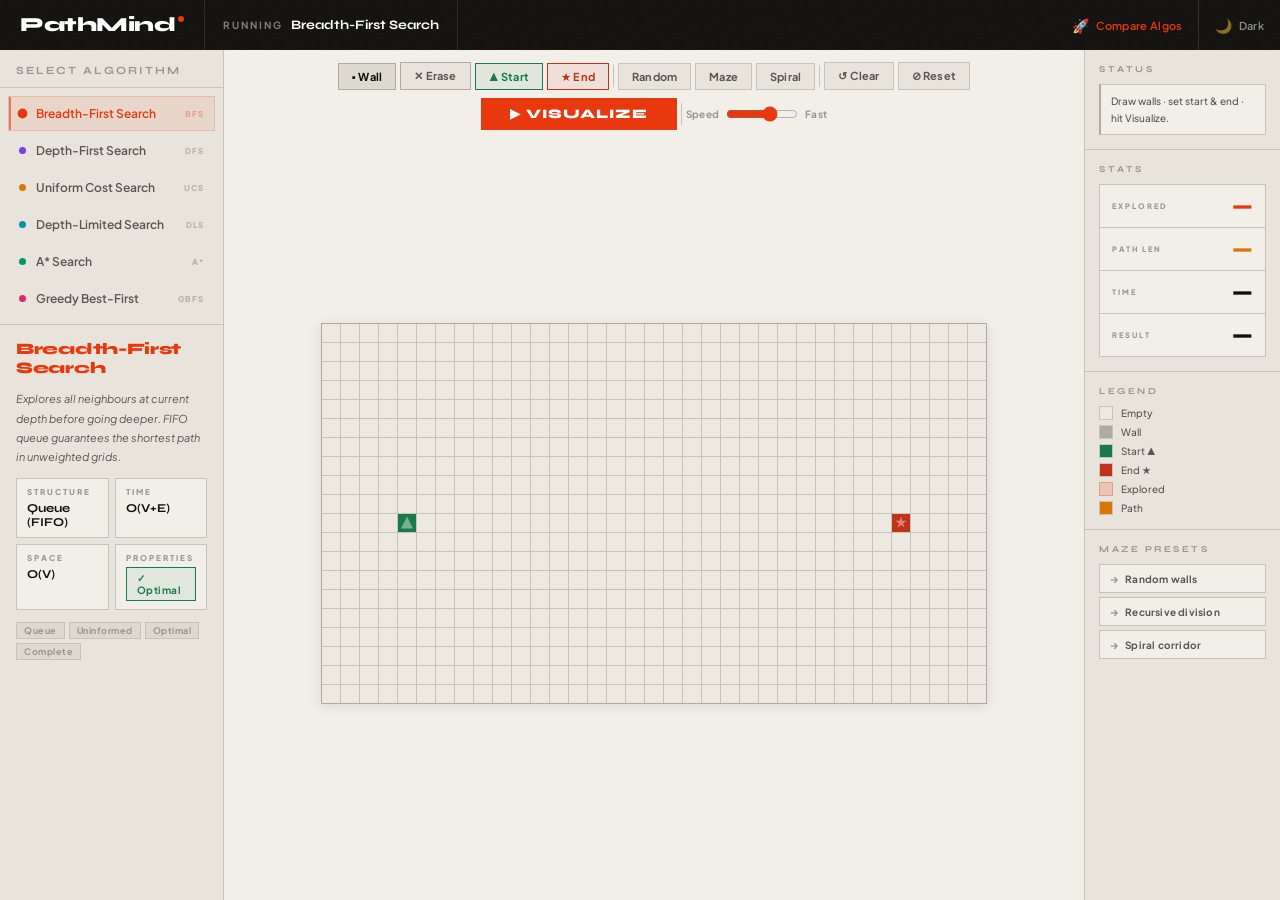
==== templates/index.html @ 24051172 "Initial Commit" ====
<!DOCTYPE html>
<html lang="en" data-theme="light">

<head>
  <meta charset="UTF-8">
  <meta name="viewport" content="width=device-width, initial-scale=1.0, maximum-scale=1.0, user-scalable=no">
  <title>PathMind</title>
  <link rel="preconnect" href="https://fonts.googleapis.com">
  <link
    href="https://fonts.googleapis.com/css2?family=Plus+Jakarta+Sans:ital,wght@0,300;0,400;0,500;0,700;0,800;1,300&family=Syne:wght@700;800&display=swap"
    rel="stylesheet">
  <style>
    *,
    *::before,
    *::after {
      box-sizing: border-box;
      margin: 0;
      padding: 0;
    }

    /* ── Tokens ──────────────────────────────────────────────────── */
    :root {
      --font-display: 'Syne', sans-serif;
      --font-body: 'Plus Jakarta Sans', sans-serif;

      --ink: #0f0e0d;
      --hdr-bg: #0f0e0d;
      --hdr-fg: #ffffff;
      --paper: #f2efe8;
      --paper2: #e8e4db;
      --paper3: #ddd9cf;
      --rule: #c8c3b8;
      --rule2: #b0aba0;

      --text: #0f0e0d;
      --text-2: #5a5650;
      --text-3: #9a958e;

      --hi: #e8380d;
      /* hot tomato accent */
      --hi-light: rgba(232, 56, 13, 0.08);
      --hi-mid: rgba(232, 56, 13, 0.18);

      --go: #1a7a4a;
      --stop: #c0321a;
      --path: #d97706;

      --cell-size: 18px;
      --cell-bg: #ede9e1;
      --cell-wall: #b0aba0;
      --cell-gap: #c8c3b8;

      --s-sm: 0 1px 0 rgba(0, 0, 0, 0.06);
      --s-md: 0 2px 12px rgba(0, 0, 0, 0.1);
      --s-lg: 0 8px 32px rgba(0, 0, 0, 0.14);

      --r: 0px;
      /* zero radius = brutalist */
    }

    [data-theme="dark"] {
      --ink: #f0ece4;
      --hdr-bg: #1a1714;
      --hdr-fg: #f0ece4;
      --paper: #131210;
      --paper2: #1c1a17;
      --paper3: #252320;
      --rule: #2e2b27;
      --rule2: #3d3a35;

      --text: #f0ece4;
      --text-2: #8a8680;
      --text-3: #504d49;

      --hi: #ff5533;
      --hi-light: rgba(255, 85, 51, 0.1);
      --hi-mid: rgba(255, 85, 51, 0.2);

      --go: #22c55e;
      --stop: #ef4444;
      --path: #fbbf24;

      --cell-bg: #1a1814;
      --cell-wall: #3d3a35;
      --cell-gap: #252320;

      --s-sm: 0 1px 0 rgba(0, 0, 0, 0.3);
      --s-md: 0 2px 16px rgba(0, 0, 0, 0.5);
      --s-lg: 0 8px 40px rgba(0, 0, 0, 0.6);
    }

    /* ── Base ─────────────────────────────────────────────────────── */
    html,
    body {
      font-family: var(--font-body);
      background: var(--paper);
      color: var(--text);
      height: 100%;
      overflow: hidden;
      -webkit-font-smoothing: antialiased;
      transition: background 0.3s, color 0.3s;
    }

    body {
      display: flex;
      flex-direction: column;
    }

    /* ── Header ───────────────────────────────────────────────────── */
    header {
      display: flex;
      align-items: stretch;
      height: 50px;
      background: var(--hdr-bg);
      flex-shrink: 0;
      position: relative;
      overflow: hidden;
    }

    /* Animated noise grain on header */
    header::before {
      content: '';
      position: absolute;
      inset: 0;
      background-image: url("data:image/svg+xml,%3Csvg viewBox='0 0 256 256' xmlns='http://www.w3.org/2000/svg'%3E%3Cfilter id='n'%3E%3CfeTurbulence type='fractalNoise' baseFrequency='0.9' numOctaves='4' stitchTiles='stitch'/%3E%3C/filter%3E%3Crect width='100%25' height='100%25' filter='url(%23n)' opacity='0.06'/%3E%3C/svg%3E");
      pointer-events: none;
      z-index: 0;
    }

    .logo-block {
      display: flex;
      align-items: center;
      gap: 0;
      padding: 0 20px;
      border-right: 1px solid color-mix(in srgb, var(--hdr-fg) 10%, transparent);
      position: relative;
      z-index: 1;
    }

    .logo-text {
      font-family: var(--font-display);
      font-size: 20px;
      font-weight: 800;
      color: var(--hdr-fg);
      letter-spacing: -0.5px;
      line-height: 1;
    }

    .logo-dot {
      width: 6px;
      height: 6px;
      background: var(--hi);
      border-radius: 50%;
      margin-left: 3px;
      margin-bottom: 12px;
      animation: pulse-dot 3s ease-in-out infinite;
    }

    @keyframes pulse-dot {

      0%,
      100% {
        opacity: 1;
        transform: scale(1);
      }

      50% {
        opacity: 0.5;
        transform: scale(0.7);
      }
    }

    .header-algo-pill {
      display: flex;
      align-items: center;
      padding: 0 18px;
      border-right: 1px solid color-mix(in srgb, var(--hdr-fg) 10%, transparent);
      position: relative;
      z-index: 1;
    }

    .algo-running-label {
      font-family: var(--font-body);
      font-size: 10px;
      font-weight: 700;
      letter-spacing: 2px;
      text-transform: uppercase;
      color: rgba(128, 120, 110, 0.8);
      color: color-mix(in srgb, var(--hdr-fg) 45%, transparent);
    }

    .algo-running-name {
      font-family: var(--font-display);
      font-size: 13px;
      font-weight: 700;
      color: var(--hdr-fg);
      margin-left: 8px;
      transition: color 0.2s;
    }

    .header-right {
      margin-left: auto;
      display: flex;
      align-items: stretch;
      position: relative;
      z-index: 1;
    }

    .hdr-btn {
      all: unset;
      cursor: pointer;
      display: flex;
      align-items: center;
      justify-content: center;
      padding: 0 16px;
      border-left: 1px solid color-mix(in srgb, var(--hdr-fg) 12%, transparent);
      font-family: var(--font-body);
      font-size: 11px;
      font-weight: 600;
      color: color-mix(in srgb, var(--hdr-fg) 50%, transparent);
      letter-spacing: 0.3px;
      transition: color 0.15s, background 0.15s;
      gap: 6px;
    }

    .hdr-btn:hover {
      color: var(--hdr-fg);
      background: color-mix(in srgb, var(--hdr-fg) 6%, transparent);
    }

    .theme-icon {
      font-size: 14px;
    }

    .menu-hdr-btn {
      display: none;
    }

    /* ── Layout ───────────────────────────────────────────────────── */
    .layout {
      display: flex;
      flex: 1;
      overflow: hidden;
    }

    /* ── Left Panel ───────────────────────────────────────────────── */
    .left-panel {
      width: 224px;
      min-width: 224px;
      background: var(--paper2);
      border-right: 1px solid var(--rule);
      display: flex;
      flex-direction: column;
      overflow-y: auto;
      transition: transform 0.25s cubic-bezier(.4, 0, .2, 1), background 0.3s;
      z-index: 20;
      scrollbar-width: thin;
      scrollbar-color: var(--rule) transparent;
    }

    .panel-head {
      padding: 14px 16px 10px;
      border-bottom: 1px solid var(--rule);
      display: flex;
      align-items: baseline;
      gap: 6px;
    }

    .panel-head-label {
      font-family: var(--font-display);
      font-size: 11px;
      font-weight: 700;
      letter-spacing: 2px;
      text-transform: uppercase;
      color: var(--text-3);
    }

    /* Algo list */
    .algo-list {
      display: flex;
      flex-direction: column;
      padding: 8px;
      gap: 2px;
    }

    .algo-btn {
      all: unset;
      cursor: pointer;
      display: flex;
      align-items: center;
      gap: 10px;
      padding: 9px 10px;
      font-family: var(--font-body);
      font-size: 12px;
      font-weight: 600;
      color: var(--text-2);
      border: 1px solid transparent;
      transition: all 0.12s;
      position: relative;
      overflow: hidden;
    }

    .algo-btn::after {
      content: '';
      position: absolute;
      left: 0;
      top: 0;
      width: 2px;
      height: 100%;
      background: currentColor;
      transform: scaleY(0);
      transform-origin: center;
      transition: transform 0.15s;
      opacity: 0.6;
    }

    .algo-btn:hover {
      color: var(--text);
      background: var(--paper3);
    }

    .algo-btn.active {
      color: var(--hi);
      background: var(--hi-light);
      border-color: var(--hi-mid);
    }

    .algo-btn.active::after {
      transform: scaleY(1);
    }

    .a-dot {
      width: 7px;
      height: 7px;
      border-radius: 50%;
      flex-shrink: 0;
      transition: transform 0.15s;
    }

    .algo-btn.active .a-dot {
      transform: scale(1.4);
    }

    .a-abbr {
      margin-left: auto;
      font-size: 8px;
      font-weight: 800;
      letter-spacing: 1px;
      opacity: 0.35;
    }

    /* Info panel */
    .info-panel {
      border-top: 1px solid var(--rule);
      flex: 1;
    }

    .info-inner {
      padding: 14px 16px;
      display: flex;
      flex-direction: column;
      gap: 12px;
    }

    .algo-title-display {
      font-family: var(--font-display);
      font-size: 16px;
      font-weight: 800;
      line-height: 1.2;
      letter-spacing: -0.3px;
      transition: color 0.2s;
    }

    .algo-desc {
      font-size: 11px;
      line-height: 1.75;
      color: var(--text-2);
      font-weight: 400;
      font-style: italic;
    }

    .complexity-row {
      display: grid;
      grid-template-columns: 1fr 1fr;
      gap: 6px;
    }

    .cx-card {
      padding: 8px 10px;
      background: var(--paper);
      border: 1px solid var(--rule);
      position: relative;
    }

    .cx-label {
      font-size: 8px;
      font-weight: 800;
      letter-spacing: 2px;
      text-transform: uppercase;
      color: var(--text-3);
      margin-bottom: 4px;
    }

    .cx-val {
      font-family: var(--font-display);
      font-size: 12px;
      font-weight: 700;
      color: var(--text);
    }

    .prop-row {
      display: flex;
      gap: 6px;
      align-items: center;
    }

    .prop-pill {
      display: inline-flex;
      align-items: center;
      gap: 5px;
      padding: 4px 10px;
      font-size: 10px;
      font-weight: 700;
      border: 1px solid;
      letter-spacing: 0.5px;
    }

    .prop-yes {
      border-color: var(--go);
      color: var(--go);
      background: rgba(26, 122, 74, 0.07);
    }

    .prop-no {
      border-color: var(--stop);
      color: var(--stop);
      background: rgba(192, 50, 26, 0.07);
    }

    .tag-row {
      display: flex;
      flex-wrap: wrap;
      gap: 4px;
    }

    .tag {
      padding: 2px 7px;
      font-size: 9px;
      font-weight: 700;
      letter-spacing: 0.5px;
      background: var(--paper3);
      color: var(--text-3);
      border: 1px solid var(--rule);
    }

    /* ── Backdrop ─────────────────────────────────────────────────── */
    .backdrop {
      display: none;
      position: fixed;
      inset: 0;
      background: rgba(0, 0, 0, 0.4);
      z-index: 15;
    }

    /* ── Center ───────────────────────────────────────────────────── */
    .center {
      flex: 1;
      display: flex;
      flex-direction: column;
      align-items: center;
      gap: 8px;
      padding: 12px;
      overflow: hidden;
      background: var(--paper);
      transition: background 0.3s;
      min-width: 0;
    }

    /* ── Mobile algo strip ────────────────────────────────────────── */
    .algo-strip {
      display: none;
      width: 100%;
      overflow-x: auto;
      gap: 4px;
      flex-shrink: 0;
      scrollbar-width: none;
    }

    .algo-strip::-webkit-scrollbar {
      display: none;
    }

    .strip-chip {
      all: unset;
      cursor: pointer;
      font-family: var(--font-body);
      font-size: 10px;
      font-weight: 700;
      white-space: nowrap;
      padding: 5px 12px;
      border: 1px solid var(--rule);
      color: var(--text-2);
      background: var(--paper2);
      display: flex;
      align-items: center;
      gap: 5px;
      flex-shrink: 0;
      transition: all 0.12s;
      letter-spacing: 0.3px;
    }

    .strip-chip.active {
      border-color: var(--hi);
      color: var(--hi);
      background: var(--hi-light);
    }

    /* ── Toolbars ─────────────────────────────────────────────────── */
    .toolbar {
      display: flex;
      align-items: center;
      gap: 4px;
      flex-wrap: wrap;
      justify-content: center;
      width: 100%;
      flex-shrink: 0;
    }

    .t-btn {
      all: unset;
      cursor: pointer;
      font-family: var(--font-body);
      font-size: 11px;
      font-weight: 700;
      padding: 6px 13px;
      border: 1px solid var(--rule);
      color: var(--text-2);
      background: var(--paper2);
      transition: all 0.1s;
      display: flex;
      align-items: center;
      gap: 5px;
      white-space: nowrap;
      letter-spacing: 0.2px;
      position: relative;
      overflow: hidden;
    }

    .t-btn::before {
      content: '';
      position: absolute;
      inset: 0;
      background: var(--hi);
      transform: scaleX(0);
      transform-origin: left;
      transition: transform 0.15s;
      z-index: 0;
    }

    .t-btn:hover {
      border-color: var(--rule2);
      color: var(--text);
    }

    .t-btn>* {
      position: relative;
      z-index: 1;
    }

    .t-btn.wall-mode {
      border-color: var(--rule2);
      color: var(--text);
      background: var(--paper3);
    }

    .t-btn.go-mode {
      border-color: var(--go);
      color: var(--go);
      background: rgba(26, 122, 74, 0.08);
    }

    .t-btn.stop-mode {
      border-color: var(--stop);
      color: var(--stop);
      background: rgba(192, 50, 26, 0.08);
    }

    .t-btn.erase-mode {
      border-color: var(--rule2);
      color: var(--text-2);
    }

    .t-sep {
      width: 1px;
      height: 22px;
      background: var(--rule);
      flex-shrink: 0;
    }

    /* BIG solve button */
    .solve-btn {
      all: unset;
      cursor: pointer;
      font-family: var(--font-display);
      font-size: 13px;
      font-weight: 800;
      padding: 7px 28px;
      letter-spacing: 1px;
      text-transform: uppercase;
      background: var(--hi);
      color: #fff;
      border: 1px solid var(--hi);
      transition: all 0.15s;
      position: relative;
      overflow: hidden;
    }

    .solve-btn::after {
      content: '';
      position: absolute;
      inset: 0;
      background: rgba(255, 255, 255, 0.15);
      transform: translateX(-100%);
      transition: transform 0.3s;
    }

    .solve-btn:hover::after {
      transform: translateX(0);
    }

    .solve-btn:hover {
      box-shadow: 4px 4px 0 rgba(232, 56, 13, 0.3);
      transform: translate(-1px, -1px);
    }

    .solve-btn:active {
      transform: translate(0, 0);
      box-shadow: none;
    }

    .solve-btn:disabled {
      opacity: 0.4;
      cursor: not-allowed;
      transform: none;
      box-shadow: none;
    }

    .solve-btn:disabled::after {
      display: none;
    }

    .speed-wrap {
      display: flex;
      align-items: center;
      gap: 7px;
      font-size: 10px;
      font-weight: 700;
      letter-spacing: 0.3px;
      color: var(--text-3);
    }

    .speed-wrap input[type=range] {
      width: 72px;
      accent-color: var(--hi);
      cursor: pointer;
    }

    .dls-wrap {
      display: none;
      align-items: center;
      gap: 7px;
      font-size: 10px;
      font-weight: 700;
      color: var(--text-3);
    }

    .dls-wrap input[type=number] {
      width: 48px;
      background: var(--paper2);
      border: 1px solid var(--rule);
      color: var(--text);
      font-family: var(--font-body);
      font-size: 12px;
      font-weight: 700;
      padding: 4px 8px;
    }

    /* ── Grid ─────────────────────────────────────────────────────── */
    .grid-wrap {
      flex: 1;
      display: flex;
      align-items: center;
      justify-content: center;
      overflow: hidden;
      width: 100%;
    }

    .grid-outer {
      position: relative;
      border: 1px solid var(--rule2);
      overflow: hidden;
      touch-action: none;
      box-shadow: var(--s-md);
      transition: box-shadow 0.3s;
    }

    .grid-outer.solving {
      box-shadow: var(--s-lg), 0 0 0 2px var(--hi);
    }

    #grid {
      display: grid;
      gap: 1px;
      background: var(--cell-gap);
      user-select: none;
    }

    .cell {
      width: var(--cell-size);
      height: var(--cell-size);
      background: var(--cell-bg);
      transition: background 0.04s;
      position: relative;
    }

    .cell.wall {
      background: var(--cell-wall);
    }

    .cell.start {
      background: var(--go) !important;
    }

    .cell.start::before {
      content: '';
      position: absolute;
      inset: 3px;
      background: rgba(255, 255, 255, 0.4);
      clip-path: polygon(50% 0%, 100% 100%, 0% 100%);
    }

    .cell.end {
      background: var(--stop) !important;
    }

    .cell.end::before {
      content: '';
      position: absolute;
      inset: 3px;
      background: rgba(255, 255, 255, 0.4);
      clip-path: polygon(50% 0%, 61% 35%, 98% 35%, 68% 57%, 79% 91%, 50% 70%, 21% 91%, 32% 57%, 2% 35%, 39% 35%);
    }

    .cell.visited {
      animation: vCell 0.2s ease-out forwards;
    }

    .cell.path {
      animation: pCell 0.25s ease-out forwards;
    }

    @keyframes vCell {
      0% {
        background: var(--hi);
        transform: scale(0.5);
      }

      50% {
        background: rgba(232, 56, 13, 0.5);
        transform: scale(1.08);
      }

      100% {
        background: rgba(232, 56, 13, 0.18);
        transform: scale(1);
      }
    }

    @keyframes pCell {
      0% {
        background: var(--path);
        transform: scale(1.3);
        box-shadow: 0 0 8px rgba(217, 119, 6, 0.6);
      }

      100% {
        background: var(--path);
        transform: scale(1);
        box-shadow: none;
      }
    }

    [data-theme="dark"] @keyframes vCell {
      0% {
        background: var(--hi);
        transform: scale(0.5);
      }

      50% {
        background: rgba(255, 85, 51, 0.5);
        transform: scale(1.08);
      }

      100% {
        background: rgba(255, 85, 51, 0.15);
        transform: scale(1);
      }
    }

    /* Scan pulse while solving */
    .grid-outer::after {
      content: '';
      position: absolute;
      inset: 0;
      background: linear-gradient(to bottom, transparent 0%, var(--hi) 50%, transparent 100%);
      opacity: 0;
      pointer-events: none;
      background-size: 100% 4px;
      background-repeat: no-repeat;
    }

    .grid-outer.solving::after {
      opacity: 0.25;
      animation: scanPulse 1.6s ease-in-out infinite;
    }

    @keyframes scanPulse {
      0% {
        background-position: 0 -4px;
      }

      100% {
        background-position: 0 100%;
      }
    }

    /* ── Right Panel ──────────────────────────────────────────────── */
    .right-panel {
      width: 196px;
      min-width: 196px;
      background: var(--paper2);
      border-left: 1px solid var(--rule);
      display: flex;
      flex-direction: column;
      overflow-y: auto;
      transition: background 0.3s;
      scrollbar-width: thin;
      scrollbar-color: var(--rule) transparent;
    }

    .rp-block {
      padding: 14px 14px;
      border-bottom: 1px solid var(--rule);
    }

    .rp-block:last-child {
      border-bottom: none;
    }

    .rp-head {
      font-family: var(--font-display);
      font-size: 9px;
      font-weight: 700;
      letter-spacing: 2.5px;
      text-transform: uppercase;
      color: var(--text-3);
      margin-bottom: 10px;
    }

    /* Status */
    .status-strip {
      padding: 8px 10px;
      border: 1px solid var(--rule);
      background: var(--paper);
      font-size: 10px;
      line-height: 1.65;
      font-weight: 500;
      color: var(--text-2);
      border-left: 2px solid var(--rule2);
      transition: all 0.2s;
    }

    .status-strip.ok {
      border-left-color: var(--go);
      color: var(--go);
      background: rgba(26, 122, 74, 0.05);
    }

    .status-strip.fail {
      border-left-color: var(--stop);
      color: var(--stop);
      background: rgba(192, 50, 26, 0.05);
    }

    /* Stats */
    .stat-list {
      display: flex;
      flex-direction: column;
      gap: 1px;
      background: var(--rule);
      border: 1px solid var(--rule);
    }

    .stat-row {
      background: var(--paper);
      padding: 9px 12px;
      display: flex;
      align-items: center;
      justify-content: space-between;
      gap: 8px;
      min-height: 42px;
    }

    .stat-lbl {
      font-size: 7.5px;
      font-weight: 800;
      letter-spacing: 2px;
      text-transform: uppercase;
      color: var(--text-3);
      flex-shrink: 0;
    }

    .stat-num {
      font-family: var(--font-display);
      font-size: 22px;
      font-weight: 800;
      line-height: 1;
      color: var(--text);
      text-align: right;
      min-width: 0;
      overflow: hidden;
      text-overflow: ellipsis;
      white-space: nowrap;
    }

    .stat-num.hi {
      color: var(--hi);
    }

    .stat-num.amber {
      color: var(--path);
    }

    .stat-num.go {
      color: var(--go);
    }

    .stat-num.stop {
      color: var(--stop);
    }

    /* Legend */
    .legend {
      display: flex;
      flex-direction: column;
      gap: 5px;
    }

    .leg {
      display: flex;
      align-items: center;
      gap: 8px;
      font-size: 10px;
      font-weight: 500;
      color: var(--text-2);
    }

    .leg-sw {
      width: 14px;
      height: 14px;
      flex-shrink: 0;
      border: 1px solid var(--rule);
    }

    /* Presets */
    .preset-list {
      display: flex;
      flex-direction: column;
      gap: 4px;
    }

    .preset-btn {
      all: unset;
      cursor: pointer;
      font-family: var(--font-body);
      font-size: 10px;
      font-weight: 700;
      padding: 7px 10px;
      border: 1px solid var(--rule);
      color: var(--text-2);
      background: var(--paper);
      transition: all 0.1s;
      letter-spacing: 0.2px;
      display: flex;
      align-items: center;
      gap: 6px;
    }

    .preset-btn::before {
      content: '→';
      color: var(--text-3);
      font-size: 11px;
      transition: color 0.1s, transform 0.1s;
      display: inline-block;
    }

    .preset-btn:hover {
      color: var(--text);
      background: var(--paper3);
      border-color: var(--rule2);
    }

    .preset-btn:hover::before {
      color: var(--hi);
      transform: translateX(2px);
    }

    /* ── Mobile stats ─────────────────────────────────────────────── */
    .m-stats {
      display: none;
      width: 100%;
      flex-shrink: 0;
      border: 1px solid var(--rule);
      background: var(--rule);
      gap: 1px;
    }

    .m-stat {
      flex: 1;
      background: var(--paper2);
      display: flex;
      flex-direction: column;
      align-items: center;
      padding: 7px 4px;
    }

    .m-stat-l {
      font-size: 7px;
      font-weight: 800;
      letter-spacing: 1.5px;
      text-transform: uppercase;
      color: var(--text-3);
    }

    .m-stat-v {
      font-family: var(--font-display);
      font-size: 16px;
      font-weight: 800;
      color: var(--text);
      line-height: 1.2;
    }

    .m-stat-v.hi {
      color: var(--hi);
    }

    .m-stat-v.amber {
      color: var(--path);
    }

    .m-stat-v.go {
      color: var(--go);
    }

    .m-stat-v.stop {
      color: var(--stop);
    }

    /* ── RESPONSIVE ───────────────────────────────────────────────── */
    @media (max-width: 960px) {
      .right-panel {
        display: none;
      }

      :root {
        --cell-size: 17px;
      }
    }

    @media (max-width: 600px) {
      :root {
        --cell-size: 14px;
      }

      body {
        overflow: hidden;
      }

      .menu-hdr-btn {
        display: flex;
      }

      .header-algo-pill {
        display: none;
      }

      .left-panel {
        position: fixed;
        top: 0;
        left: 0;
        height: 100%;
        width: 260px;
        min-width: 0;
        transform: translateX(-100%);
        box-shadow: var(--s-lg);
      }

      .left-panel.open {
        transform: translateX(0);
      }

      .backdrop.open {
        display: block;
      }

      .algo-strip {
        display: flex;
      }

      .center {
        padding: 8px;
        gap: 6px;
      }

      .m-stats {
        display: flex;
      }
    }

    @media (max-width: 380px) {
      :root {
        --cell-size: 12px;
      }
    }
  </style>
</head>

<body>

  <!-- ── Header ─────────────────────────────────────────────────── -->
  <header>
    <div class="logo-block">
      <span class="logo-text">PathMind</span>
      <div class="logo-dot"></div>
    </div>

    <div class="header-algo-pill">
      <span class="algo-running-label">Running</span>
      <span class="algo-running-name" id="hdr-algo-name">Breadth-First Search</span>
    </div>

    <div class="header-right">
      <a href="/comparator" class="hdr-btn" style="text-decoration:none; color:var(--hi); border-left:none;">
        <span class="theme-icon">🚀</span>
        <span>Compare Algos</span>
      </a>
      <button class="hdr-btn menu-hdr-btn" onclick="toggleMenu()">☰ Menu</button>
      <button class="hdr-btn" onclick="toggleTheme()">
        <span class="theme-icon" id="theme-icon">🌙</span>
        <span id="theme-label">Dark</span>
      </button>
    </div>
  </header>

  <div class="backdrop" id="backdrop" onclick="toggleMenu()"></div>

  <div class="layout">

    <!-- ── Left Panel ──────────────────────────────────────────── -->
    <div class="left-panel" id="left-panel">
      <div class="panel-head">
        <span class="panel-head-label">Select Algorithm</span>
      </div>
      <div class="algo-list">
        <button class="algo-btn active" id="btn-bfs" onclick="sel('bfs');closeMob()">
          <div class="a-dot" style="background:#e8380d"></div>Breadth-First Search<span class="a-abbr">BFS</span>
        </button>
        <button class="algo-btn" id="btn-dfs" onclick="sel('dfs');closeMob()">
          <div class="a-dot" style="background:#7c3aed"></div>Depth-First Search<span class="a-abbr">DFS</span>
        </button>
        <button class="algo-btn" id="btn-ucs" onclick="sel('ucs');closeMob()">
          <div class="a-dot" style="background:#d97706"></div>Uniform Cost Search<span class="a-abbr">UCS</span>
        </button>
        <button class="algo-btn" id="btn-dls" onclick="sel('dls');closeMob()">
          <div class="a-dot" style="background:#0891b2"></div>Depth-Limited Search<span class="a-abbr">DLS</span>
        </button>
        <button class="algo-btn" id="btn-astar" onclick="sel('astar');closeMob()">
          <div class="a-dot" style="background:#059669"></div>A* Search<span class="a-abbr">A*</span>
        </button>
        <button class="algo-btn" id="btn-greedy" onclick="sel('greedy');closeMob()">
          <div class="a-dot" style="background:#db2777"></div>Greedy Best-First<span class="a-abbr">GBFS</span>
        </button>
      </div>
      <div class="info-panel">
        <div class="info-inner" id="info-card"></div>
      </div>
    </div>

    <!-- ── Center ──────────────────────────────────────────────── -->
    <div class="center">

      <div class="algo-strip">
        <button class="strip-chip active" id="strip-bfs" onclick="sel('bfs')"><span
            style="color:#e8380d">●</span>BFS</button>
        <button class="strip-chip" id="strip-dfs" onclick="sel('dfs')"><span style="color:#7c3aed">●</span>DFS</button>
        <button class="strip-chip" id="strip-ucs" onclick="sel('ucs')"><span style="color:#d97706">●</span>UCS</button>
        <button class="strip-chip" id="strip-dls" onclick="sel('dls')"><span style="color:#0891b2">●</span>DLS</button>
        <button class="strip-chip" id="strip-astar" onclick="sel('astar')"><span
            style="color:#059669">●</span>A*</button>
        <button class="strip-chip" id="strip-greedy" onclick="sel('greedy')"><span
            style="color:#db2777">●</span>Greedy</button>
      </div>

      <!-- Toolbar 1 -->
      <div class="toolbar">
        <button class="t-btn wall-mode" id="tool-wall" onclick="setMode('wall')">▪ Wall</button>
        <button class="t-btn erase-mode" id="tool-erase" onclick="setMode('erase')">✕ Erase</button>
        <button class="t-btn go-mode" id="tool-start" onclick="setMode('start')">▲ Start</button>
        <button class="t-btn stop-mode" id="tool-end" onclick="setMode('end')">★ End</button>
        <div class="t-sep"></div>
        <button class="t-btn" onclick="generateMaze('random')">Random</button>
        <button class="t-btn" onclick="generateMaze('recursive')">Maze</button>
        <button class="t-btn" onclick="generateMaze('spiral')">Spiral</button>
        <div class="t-sep"></div>
        <button class="t-btn" onclick="clearViz()">↺ Clear</button>
        <button class="t-btn" onclick="resetAll()">⊘ Reset</button>
      </div>

      <!-- Toolbar 2 -->
      <div class="toolbar">
        <button class="solve-btn" id="solve-btn" onclick="runSolve()">▶ Visualize</button>
        <div class="t-sep"></div>
        <div class="speed-wrap">
          <span>Speed</span>
          <input type="range" id="speed" min="1" max="100" value="65">
          <span id="speed-lbl">Fast</span>
        </div>
        <div class="dls-wrap" id="dls-wrap">
          <div class="t-sep"></div>
          <span>Limit</span>
          <input type="number" id="dls-limit" value="25" min="1" max="150">
        </div>
      </div>

      <!-- Grid -->
      <div class="grid-wrap">
        <div class="grid-outer" id="grid-outer">
          <div id="grid"></div>
        </div>
      </div>

      <!-- Mobile stats -->
      <div class="m-stats">
        <div class="m-stat">
          <div class="m-stat-l">Explored</div>
          <div class="m-stat-v hi" id="ms-nodes">—</div>
        </div>
        <div class="m-stat">
          <div class="m-stat-l">Path</div>
          <div class="m-stat-v amber" id="ms-path">—</div>
        </div>
        <div class="m-stat">
          <div class="m-stat-l">Time</div>
          <div class="m-stat-v" id="ms-time" style="font-size:12px">—</div>
        </div>
        <div class="m-stat">
          <div class="m-stat-l">Result</div>
          <div class="m-stat-v" id="ms-found" style="font-size:12px">—</div>
        </div>
      </div>

    </div>

    <!-- ── Right Panel ─────────────────────────────────────────── -->
    <div class="right-panel">

      <div class="rp-block">
        <div class="rp-head">Status</div>
        <div class="status-strip" id="status">Draw walls · set start &amp; end · hit Visualize.</div>
      </div>

      <div class="rp-block">
        <div class="rp-head">Stats</div>
        <div class="stat-list">
          <div class="stat-row">
            <div class="stat-lbl">Explored</div>
            <div class="stat-num hi" id="s-nodes">—</div>
          </div>
          <div class="stat-row">
            <div class="stat-lbl">Path len</div>
            <div class="stat-num amber" id="s-path">—</div>
          </div>
          <div class="stat-row">
            <div class="stat-lbl">Time</div>
            <div class="stat-num" id="s-time">—</div>
          </div>
          <div class="stat-row">
            <div class="stat-lbl">Result</div>
            <div class="stat-num" id="s-found">—</div>
          </div>
        </div>
      </div>

      <div class="rp-block">
        <div class="rp-head">Legend</div>
        <div class="legend">
          <div class="leg">
            <div class="leg-sw" style="background:var(--cell-bg)"></div>Empty
          </div>
          <div class="leg">
            <div class="leg-sw" style="background:var(--cell-wall)"></div>Wall
          </div>
          <div class="leg">
            <div class="leg-sw" style="background:var(--go)"></div>Start ▲
          </div>
          <div class="leg">
            <div class="leg-sw" style="background:var(--stop)"></div>End ★
          </div>
          <div class="leg">
            <div class="leg-sw" style="background:rgba(232,56,13,0.18);border-color:rgba(232,56,13,0.3)"></div>Explored
          </div>
          <div class="leg">
            <div class="leg-sw" style="background:var(--path)"></div>Path
          </div>
        </div>
      </div>

      <div class="rp-block">
        <div class="rp-head">Maze Presets</div>
        <div class="preset-list">
          <button class="preset-btn" onclick="generateMaze('random')">Random walls</button>
          <button class="preset-btn" onclick="generateMaze('recursive')">Recursive division</button>
          <button class="preset-btn" onclick="generateMaze('spiral')">Spiral corridor</button>
        </div>
      </div>

    </div>

  </div>

  <script>
    // ── Theme ─────────────────────────────────────────────────────────────────────
    let dark = false;
    function toggleTheme() {
      dark = !dark;
      document.documentElement.setAttribute('data-theme', dark ? 'dark' : 'light');
      document.getElementById('theme-icon').textContent = dark ? '☀️' : '🌙';
      document.getElementById('theme-label').textContent = dark ? 'Light' : 'Dark';
    }

    // ── Grid dims ─────────────────────────────────────────────────────────────────
    function gridDims() {
      const w = window.innerWidth;
      if (w <= 380) return [14, 20];
      if (w <= 600) return [16, 24];
      if (w <= 960) return [18, 28];
      return [20, 35];
    }

    let ROWS, COLS, grid = [], cells = [], startNode, endNode;
    let mode = 'wall', mouseDown = false, animating = false, currentAlgo = 'bfs';

    const ALGOS = {
      bfs: { name: 'Breadth-First Search', dot: '#e8380d', ds: 'Queue (FIFO)', time: 'O(V+E)', space: 'O(V)', opt: true, cmp: true, desc: 'Explores all neighbours at current depth before going deeper. FIFO queue guarantees the shortest path in unweighted grids.', tags: ['Queue', 'Uninformed', 'Optimal', 'Complete'] },
      dfs: { name: 'Depth-First Search', dot: '#7c3aed', ds: 'Stack (LIFO)', time: 'O(V+E)', space: 'O(V)', opt: false, cmp: false, desc: 'Dives deep along one branch then backtracks. LIFO stack — memory-lean but rarely returns the shortest path.', tags: ['Stack', 'Uninformed', 'Backtracking'] },
      ucs: { name: 'Uniform Cost Search', dot: '#d97706', ds: 'Priority Queue', time: 'O(V logV)', space: 'O(V)', opt: true, cmp: true, desc: "Dijkstra on a grid. Expands cheapest frontier node first — optimal for any non-negative step costs.", tags: ['Priority Queue', 'Uninformed', 'Weighted', 'Optimal'] },
      dls: { name: 'Depth-Limited Search', dot: '#0891b2', ds: 'Stack (recursive)', time: 'O(bˡ)', space: 'O(b·l)', opt: false, cmp: false, desc: 'DFS with a hard depth cutoff l. Prevents infinite loops; completeness depends on the goal sitting within the limit.', tags: ['Stack', 'Bounded', 'Depth Limit'] },
      astar: { name: 'A* Search', dot: '#059669', ds: 'Priority Queue f=g+h', time: 'O(V logV)', space: 'O(V)', opt: true, cmp: true, desc: 'Combines true cost g(n) with Manhattan heuristic h(n). Fewest nodes explored while still guaranteeing an optimal path.', tags: ['Informed', 'Heuristic', 'f=g+h', 'Optimal'] },
      greedy: { name: 'Greedy Best-First', dot: '#db2777', ds: 'Priority Queue (h only)', time: 'O(V logV)', space: 'O(V)', opt: false, cmp: false, desc: 'Races toward the goal using h(n) alone — ignores true cost. Often fast, but trades optimality for speed.', tags: ['Informed', 'Heuristic only', 'Generate & Test'] },
    };

    function init() {
      [ROWS, COLS] = gridDims();
      startNode = [Math.floor(ROWS * .5), Math.floor(COLS * .14)];
      endNode = [Math.floor(ROWS * .5), Math.floor(COLS * .86)];
      grid = Array.from({ length: ROWS }, () => Array(COLS).fill(0));
      buildDOM();
      sel('bfs');
      syncSpeed();
    }

    function buildDOM() {
      const cs = getComputedStyle(document.documentElement).getPropertyValue('--cell-size').trim();
      const el = document.getElementById('grid');
      el.style.gridTemplateColumns = `repeat(${COLS}, ${cs})`;
      el.innerHTML = '';
      cells = [];
      for (let r = 0; r < ROWS; r++) {
        cells[r] = [];
        for (let c = 0; c < COLS; c++) {
          const d = document.createElement('div');
          d.className = 'cell';
          d.addEventListener('mousedown', e => { e.preventDefault(); mouseDown = true; touch(r, c); });
          d.addEventListener('mouseenter', () => { if (mouseDown) touch(r, c); });
          el.appendChild(d);
          cells[r][c] = d;
        }
      }
      document.addEventListener('mouseup', () => mouseDown = false);
      const outer = document.getElementById('grid-outer');
      outer.addEventListener('touchstart', tStart, { passive: false });
      outer.addEventListener('touchmove', tMove, { passive: false });
      paint();
    }

    let lastTch = null;
    function cellAt(e) {
      const t = e.touches[0], el = document.elementFromPoint(t.clientX, t.clientY);
      return el && el.classList.contains('cell') ? el : null;
    }
    function idxOf(el) { return [...document.querySelectorAll('.cell')].indexOf(el); }
    function tStart(e) {
      e.preventDefault(); lastTch = null;
      const el = cellAt(e); if (!el) return;
      const i = idxOf(el); if (i < 0) return;
      const r = Math.floor(i / COLS), c = i % COLS;
      lastTch = `${r},${c}`; touch(r, c);
    }
    function tMove(e) {
      e.preventDefault();
      const el = cellAt(e); if (!el) return;
      const i = idxOf(el); if (i < 0) return;
      const r = Math.floor(i / COLS), c = i % COLS;
      const k = `${r},${c}`; if (k === lastTch) return;
      lastTch = k; touch(r, c);
    }

    function touch(r, c) {
      if (animating) return;
      if (mode === 'start') { startNode = [r, c]; grid[r][c] = 0; paint(); }
      else if (mode === 'end') { endNode = [r, c]; grid[r][c] = 0; paint(); }
      else if (!spec(r, c)) { grid[r][c] = mode === 'wall' ? (grid[r][c] === 1 ? 0 : 1) : 0; paintCell(r, c); }
    }
    function spec(r, c) { return (r === startNode[0] && c === startNode[1]) || (r === endNode[0] && c === endNode[1]); }
    function paint() { for (let r = 0; r < ROWS; r++) for (let c = 0; c < COLS; c++) paintCell(r, c); }
    function paintCell(r, c) {
      const el = cells[r][c]; el.className = 'cell';
      if (r === startNode[0] && c === startNode[1]) el.classList.add('start');
      else if (r === endNode[0] && c === endNode[1]) el.classList.add('end');
      else if (grid[r][c] === 1) el.classList.add('wall');
    }

    function setMode(m) {
      mode = m;
      document.getElementById('tool-wall').className = 't-btn wall-mode' + (m === 'wall' ? ' active' : '');
      document.getElementById('tool-erase').className = 't-btn erase-mode' + (m === 'erase' ? ' active' : '');
      document.getElementById('tool-start').className = 't-btn go-mode' + (m === 'start' ? ' active' : '');
      document.getElementById('tool-end').className = 't-btn stop-mode' + (m === 'end' ? ' active' : '');
    }

    function toggleMenu() {
      document.getElementById('left-panel').classList.toggle('open');
      document.getElementById('backdrop').classList.toggle('open');
    }
    function closeMob() {
      if (window.innerWidth <= 600) {
        document.getElementById('left-panel').classList.remove('open');
        document.getElementById('backdrop').classList.remove('open');
      }
    }

    function sel(algo) {
      currentAlgo = algo;
      const info = ALGOS[algo];

      Object.keys(ALGOS).forEach(a => {
        document.getElementById(`btn-${a}`).classList.toggle('active', a === algo);
        const s = document.getElementById(`strip-${a}`); if (s) s.classList.toggle('active', a === algo);
      });

      document.getElementById('dls-wrap').style.display = algo === 'dls' ? 'flex' : 'none';
      document.getElementById('hdr-algo-name').textContent = info.name;

      document.getElementById('info-card').innerHTML = `
    <div class="algo-title-display" style="color:${info.dot}">${info.name}</div>
    <div class="algo-desc">${info.desc}</div>
    <div class="complexity-row">
      <div class="cx-card"><div class="cx-label">Structure</div><div class="cx-val">${info.ds}</div></div>
      <div class="cx-card"><div class="cx-label">Time</div><div class="cx-val">${info.time}</div></div>
      <div class="cx-card"><div class="cx-label">Space</div><div class="cx-val">${info.space}</div></div>
      <div class="cx-card">
        <div class="cx-label">Properties</div>
        <div class="prop-row" style="margin-top:4px">
          <span class="prop-pill ${info.opt ? 'prop-yes' : 'prop-no'}">${info.opt ? '✓' : '✗'} Optimal</span>
        </div>
      </div>
    </div>
    <div class="tag-row">${info.tags.map(t => `<span class="tag">${t}</span>`).join('')}</div>
  `;
    }

    document.getElementById('speed').addEventListener('input', syncSpeed);
    function syncSpeed() {
      const v = +document.getElementById('speed').value;
      document.getElementById('speed-lbl').textContent = v < 25 ? 'Slow' : v < 55 ? 'Med' : v < 85 ? 'Fast' : 'Max';
    }
    function delay() {
      const v = +document.getElementById('speed').value;
      if (v >= 99) return 0;
      return Math.round(75 * Math.pow(1 - v / 100, 1.6));
    }

    async function runSolve() {
      if (animating) return;
      clearViz();
      const btn = document.getElementById('solve-btn');
      btn.disabled = true; animating = true;
      document.getElementById('grid-outer').classList.add('solving');
      setStatus('Computing…', '');
      try {
        const res = await fetch('/api/solve', {
          method: 'POST', headers: { 'Content-Type': 'application/json' },
          body: JSON.stringify({ grid, start: startNode, end: endNode, algorithm: currentAlgo, limit: +document.getElementById('dls-limit').value || 25 })
        });
        const data = await res.json();
        if (data.error) { setStatus(`Error: ${data.error}`, 'fail'); return; }
        await animate(data.visited, data.path, data.stats);
      } catch (e) {
        setStatus('Connection error — is Flask running on port 5000?', 'fail');
      } finally {
        animating = false; btn.disabled = false;
        document.getElementById('grid-outer').classList.remove('solving');
      }
    }

    async function animate(visited, path, stats) {
      const d = delay();
      if (d === 0) {
        visited.forEach(([r, c]) => { if (!spec(r, c)) cells[r][c].classList.add('visited'); });
      } else {
        for (let i = 0; i < visited.length; i++) {
          await sl(d);
          const [r, c] = visited[i];
          if (!spec(r, c)) cells[r][c].classList.add('visited');
          sv('s-nodes', i + 1); sv('ms-nodes', i + 1);
        }
      }
      await sl(d === 0 ? 10 : 280);

      sv('s-nodes', stats.nodesExplored); sv('ms-nodes', stats.nodesExplored);
      sv('s-path', stats.found ? stats.pathLength : '—'); sv('ms-path', stats.found ? stats.pathLength : '—');
      sv('s-time', stats.timeMs < 1 ? `${stats.timeMs}ms` : `${stats.timeMs}ms`); sv('ms-time', `${stats.timeMs}ms`);

      const fe = document.getElementById('s-found'), mf = document.getElementById('ms-found');
      if (stats.found) {
        fe.textContent = '✓'; fe.className = 'stat-num go';
        mf.textContent = '✓'; mf.className = 'm-stat-v go';
      } else {
        fe.textContent = '✗'; fe.className = 'stat-num stop';
        mf.textContent = '✗'; mf.className = 'm-stat-v stop';
      }

      if (!stats.found) { setStatus('No path — try removing some walls.', 'fail'); return; }
      setStatus(`Tracing ${stats.pathLength} steps…`, '');

      if (d === 0) {
        path.forEach(([r, c]) => { if (!spec(r, c)) { cells[r][c].classList.remove('visited'); cells[r][c].classList.add('path'); } });
      } else {
        for (const [r, c] of path) { await sl(28); if (!spec(r, c)) { cells[r][c].classList.remove('visited'); cells[r][c].classList.add('path'); } }
      }
      setStatus(`Done — ${stats.nodesExplored} explored · ${stats.pathLength} steps · ${stats.timeMs}ms`, 'ok');
    }

    const sl = ms => new Promise(r => setTimeout(r, ms));
    function sv(id, v) { const el = document.getElementById(id); if (el) el.textContent = v; }
    function setStatus(msg, cls) {
      const el = document.getElementById('status');
      if (!el) return; el.textContent = msg;
      el.className = 'status-strip' + (cls ? ` ${cls}` : '');
    }

    function clearViz() {
      if (animating) return;
      for (let r = 0; r < ROWS; r++)for (let c = 0; c < COLS; c++)cells[r][c].classList.remove('visited', 'path');
      ['s-nodes', 's-path', 's-time', 'ms-nodes', 'ms-path', 'ms-time'].forEach(id => sv(id, '—'));
      const fe = document.getElementById('s-found'); if (fe) { fe.textContent = '—'; fe.className = 'stat-num'; }
      const mf = document.getElementById('ms-found'); if (mf) { mf.textContent = '—'; mf.className = 'm-stat-v'; }
      setStatus('Draw walls · set start & end · hit Visualize.', '');
    }

    function resetAll() {
      if (animating) return;
      grid = Array.from({ length: ROWS }, () => Array(COLS).fill(0));
      clearViz(); paint();
    }

    function generateMaze(type) {
      if (animating) return;
      clearViz();
      grid = Array.from({ length: ROWS }, () => Array(COLS).fill(0));
      if (type === 'random') {
        for (let r = 0; r < ROWS; r++)for (let c = 0; c < COLS; c++)if (Math.random() < 0.3 && !spec(r, c)) grid[r][c] = 1;
      } else if (type === 'recursive') {
        for (let r = 0; r < ROWS; r++)for (let c = 0; c < COLS; c++)grid[r][c] = 1;
        function carve(r, c) {
          grid[r][c] = 0;
          const dirs = [[-2, 0], [2, 0], [0, -2], [0, 2]].sort(() => Math.random() - .5);
          for (const [dr, dc] of dirs) {
            const nr = r + dr, nc = c + dc;
            if (nr > 0 && nr < ROWS - 1 && nc > 0 && nc < COLS - 1 && grid[nr][nc] === 1) { grid[r + dr / 2][c + dc / 2] = 0; carve(nr, nc); }
          }
        }
        carve(1, 1);
        [startNode, endNode].forEach(([sr, sc]) => {
          grid[sr][sc] = 0;
          [[-1, 0], [1, 0], [0, -1], [0, 1]].forEach(([dr, dc]) => { const nr = sr + dr, nc = sc + dc; if (nr >= 0 && nr < ROWS && nc >= 0 && nc < COLS) grid[nr][nc] = 0; });
        });
      } else if (type === 'spiral') {
        for (let r = 2; r < ROWS - 1; r += 4) {
          for (let c = 0; c < COLS; c++)if (!spec(r, c)) grid[r][c] = 1;
          grid[r][(Math.floor(r / 4) % 2 === 0) ? COLS - 2 : 1] = 0;
        }
        grid[startNode[0]][startNode[1]] = 0; grid[endNode[0]][endNode[1]] = 0;
      }
      paint();
    }

    let resizeT;
    window.addEventListener('resize', () => {
      clearTimeout(resizeT);
      resizeT = setTimeout(() => { if (!animating) init(); }, 250);
    });

    init();
  </script>
</body>

</html>
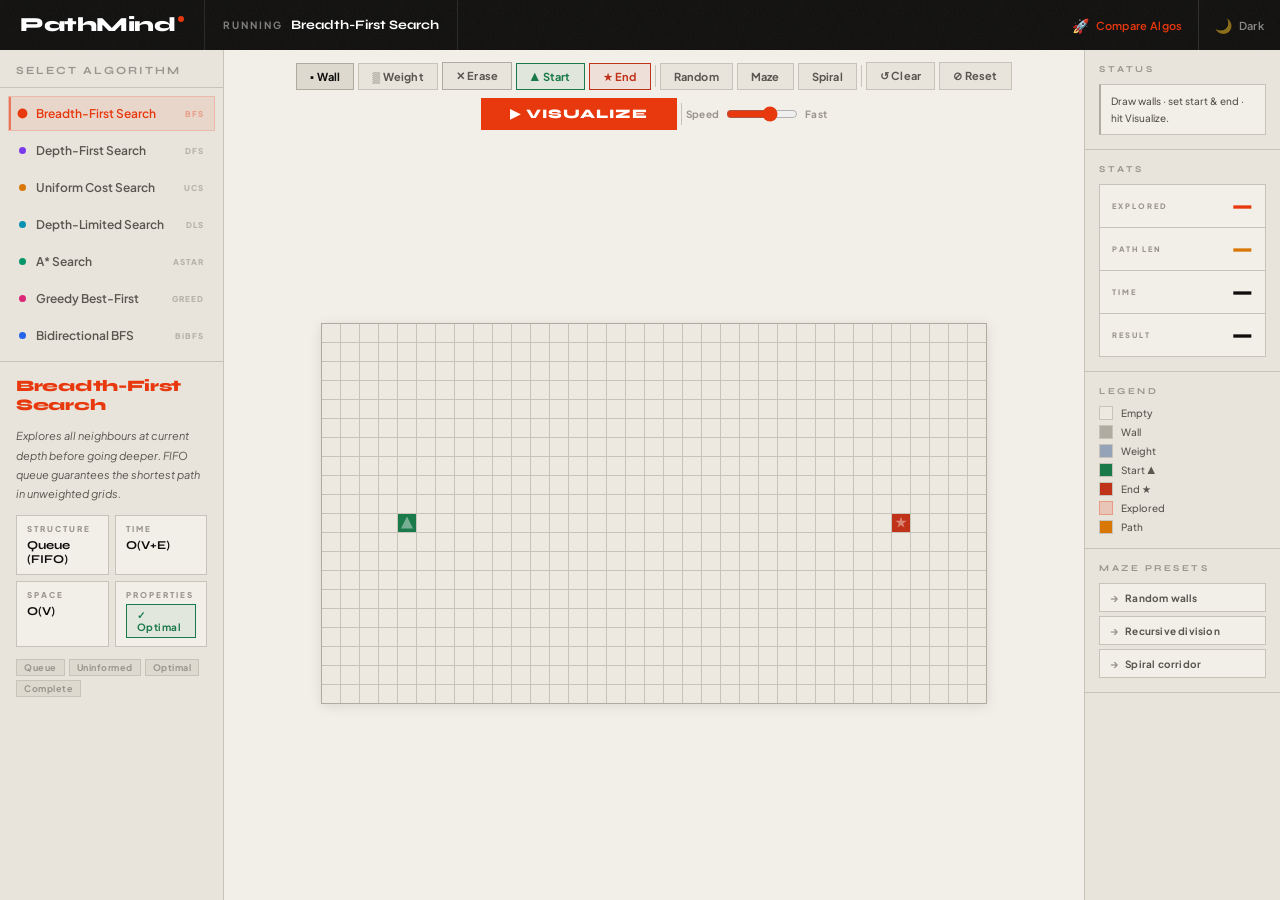
==== commit ee250c76: "feat: implement pathfinding algorithms with a new web-based dashboard and visualization interface" ====
--- a/templates/index.html
+++ b/templates/index.html
@@ -725,6 +725,14 @@
 
     .cell.wall {
       background: var(--cell-wall);
+    }
+
+    .cell.weight {
+      background: #94a3b8;
+    }
+
+    [data-theme="dark"] .cell.weight {
+      background: #475569;
     }
 
     .cell.start {
@@ -1185,10 +1193,13 @@
           <div class="a-dot" style="background:#0891b2"></div>Depth-Limited Search<span class="a-abbr">DLS</span>
         </button>
         <button class="algo-btn" id="btn-astar" onclick="sel('astar');closeMob()">
-          <div class="a-dot" style="background:#059669"></div>A* Search<span class="a-abbr">A*</span>
+          <div class="a-dot" style="background:#059669"></div>A* Search<span class="a-abbr">ASTAR</span>
         </button>
         <button class="algo-btn" id="btn-greedy" onclick="sel('greedy');closeMob()">
-          <div class="a-dot" style="background:#db2777"></div>Greedy Best-First<span class="a-abbr">GBFS</span>
+          <div class="a-dot" style="background:#db2777"></div>Greedy Best-First<span class="a-abbr">GREED</span>
+        </button>
+        <button class="algo-btn" id="btn-bibfs" onclick="sel('bibfs');closeMob()">
+          <div class="a-dot" style="background:#2563eb"></div>Bidirectional BFS<span class="a-abbr">BiBFS</span>
         </button>
       </div>
       <div class="info-panel">
@@ -1209,11 +1220,13 @@
             style="color:#059669">●</span>A*</button>
         <button class="strip-chip" id="strip-greedy" onclick="sel('greedy')"><span
             style="color:#db2777">●</span>Greedy</button>
+        <button class="strip-chip" id="strip-bibfs" onclick="sel('bibfs')"><span style="color:#2563eb">●</span>Bi-BFS</button>
       </div>
 
       <!-- Toolbar 1 -->
       <div class="toolbar">
         <button class="t-btn wall-mode" id="tool-wall" onclick="setMode('wall')">▪ Wall</button>
+        <button class="t-btn" id="tool-weight" onclick="setMode('weight')">▒ Weight</button>
         <button class="t-btn erase-mode" id="tool-erase" onclick="setMode('erase')">✕ Erase</button>
         <button class="t-btn go-mode" id="tool-start" onclick="setMode('start')">▲ Start</button>
         <button class="t-btn stop-mode" id="tool-end" onclick="setMode('end')">★ End</button>
@@ -1311,6 +1324,9 @@
             <div class="leg-sw" style="background:var(--cell-wall)"></div>Wall
           </div>
           <div class="leg">
+            <div class="leg-sw" style="background:#94a3b8"></div>Weight
+          </div>
+          <div class="leg">
             <div class="leg-sw" style="background:var(--go)"></div>Start ▲
           </div>
           <div class="leg">
@@ -1333,6 +1349,13 @@
           <button class="preset-btn" onclick="generateMaze('spiral')">Spiral corridor</button>
         </div>
       </div>
+      
+      <div class="rp-block" id="explainer-panel" style="display: none; background: var(--paper2); border: 1px solid var(--rule); padding: 12px; margin-top: 10px;">
+        <div class="rp-head" style="color: var(--hi);">Live Explainer</div>
+        <div id="explainer-text" style="font-size: 0.85rem; color: var(--text-2); font-family: monospace; line-height: 1.4; margin-top: 5px;">
+           Waiting for algorithm...
+        </div>
+      </div>
 
     </div>
 
@@ -1367,6 +1390,7 @@
       dls: { name: 'Depth-Limited Search', dot: '#0891b2', ds: 'Stack (recursive)', time: 'O(bˡ)', space: 'O(b·l)', opt: false, cmp: false, desc: 'DFS with a hard depth cutoff l. Prevents infinite loops; completeness depends on the goal sitting within the limit.', tags: ['Stack', 'Bounded', 'Depth Limit'] },
       astar: { name: 'A* Search', dot: '#059669', ds: 'Priority Queue f=g+h', time: 'O(V logV)', space: 'O(V)', opt: true, cmp: true, desc: 'Combines true cost g(n) with Manhattan heuristic h(n). Fewest nodes explored while still guaranteeing an optimal path.', tags: ['Informed', 'Heuristic', 'f=g+h', 'Optimal'] },
       greedy: { name: 'Greedy Best-First', dot: '#db2777', ds: 'Priority Queue (h only)', time: 'O(V logV)', space: 'O(V)', opt: false, cmp: false, desc: 'Races toward the goal using h(n) alone — ignores true cost. Often fast, but trades optimality for speed.', tags: ['Informed', 'Heuristic only', 'Generate & Test'] },
+      bibfs: { name: 'Bidirectional BFS', dot: '#2563eb', ds: 'Two Queues', time: 'O(b^(d/2))', space: 'O(b^(d/2))', opt: true, cmp: false, desc: 'Expands from both the start and end simultaneously. Dramatically reduces the search space to find the optimal path in unweighted grids.', tags: ['Uninformed', 'Two-Way', 'Optimal', 'Fast'] },
     };
 
     function init() {
@@ -1429,7 +1453,7 @@
       if (animating) return;
       if (mode === 'start') { startNode = [r, c]; grid[r][c] = 0; paint(); }
       else if (mode === 'end') { endNode = [r, c]; grid[r][c] = 0; paint(); }
-      else if (!spec(r, c)) { grid[r][c] = mode === 'wall' ? (grid[r][c] === 1 ? 0 : 1) : 0; paintCell(r, c); }
+      else if (!spec(r, c)) { grid[r][c] = mode === 'wall' ? (grid[r][c] === 1 ? 0 : 1) : mode === 'weight' ? (grid[r][c] === 5 ? 0 : 5) : 0; paintCell(r, c); }
     }
     function spec(r, c) { return (r === startNode[0] && c === startNode[1]) || (r === endNode[0] && c === endNode[1]); }
     function paint() { for (let r = 0; r < ROWS; r++) for (let c = 0; c < COLS; c++) paintCell(r, c); }
@@ -1438,11 +1462,13 @@
       if (r === startNode[0] && c === startNode[1]) el.classList.add('start');
       else if (r === endNode[0] && c === endNode[1]) el.classList.add('end');
       else if (grid[r][c] === 1) el.classList.add('wall');
+      else if (grid[r][c] === 5) el.classList.add('weight');
     }
 
     function setMode(m) {
       mode = m;
       document.getElementById('tool-wall').className = 't-btn wall-mode' + (m === 'wall' ? ' active' : '');
+      const tw = document.getElementById('tool-weight'); if(tw) tw.className = 't-btn' + (m === 'weight' ? ' active' : '');
       document.getElementById('tool-erase').className = 't-btn erase-mode' + (m === 'erase' ? ' active' : '');
       document.getElementById('tool-start').className = 't-btn go-mode' + (m === 'start' ? ' active' : '');
       document.getElementById('tool-end').className = 't-btn stop-mode' + (m === 'end' ? ' active' : '');
@@ -1525,6 +1551,10 @@
 
     async function animate(visited, path, stats) {
       const d = delay();
+      const explainer = document.getElementById('explainer-panel');
+      const explainerText = document.getElementById('explainer-text');
+      explainer.style.display = 'block';
+
       if (d === 0) {
         visited.forEach(([r, c]) => { if (!spec(r, c)) cells[r][c].classList.add('visited'); });
       } else {
@@ -1533,6 +1563,10 @@
           const [r, c] = visited[i];
           if (!spec(r, c)) cells[r][c].classList.add('visited');
           sv('s-nodes', i + 1); sv('ms-nodes', i + 1);
+          
+          if (i % 3 === 0) {
+              explainerText.innerText = `[${currentAlgo.toUpperCase()}] Expanding node (${r},${c}).\nNodes Traversed: ${i+1}\nCurrent Array Depth: ${visited.length - i}`;
+          }
         }
       }
       await sl(d === 0 ? 10 : 280);
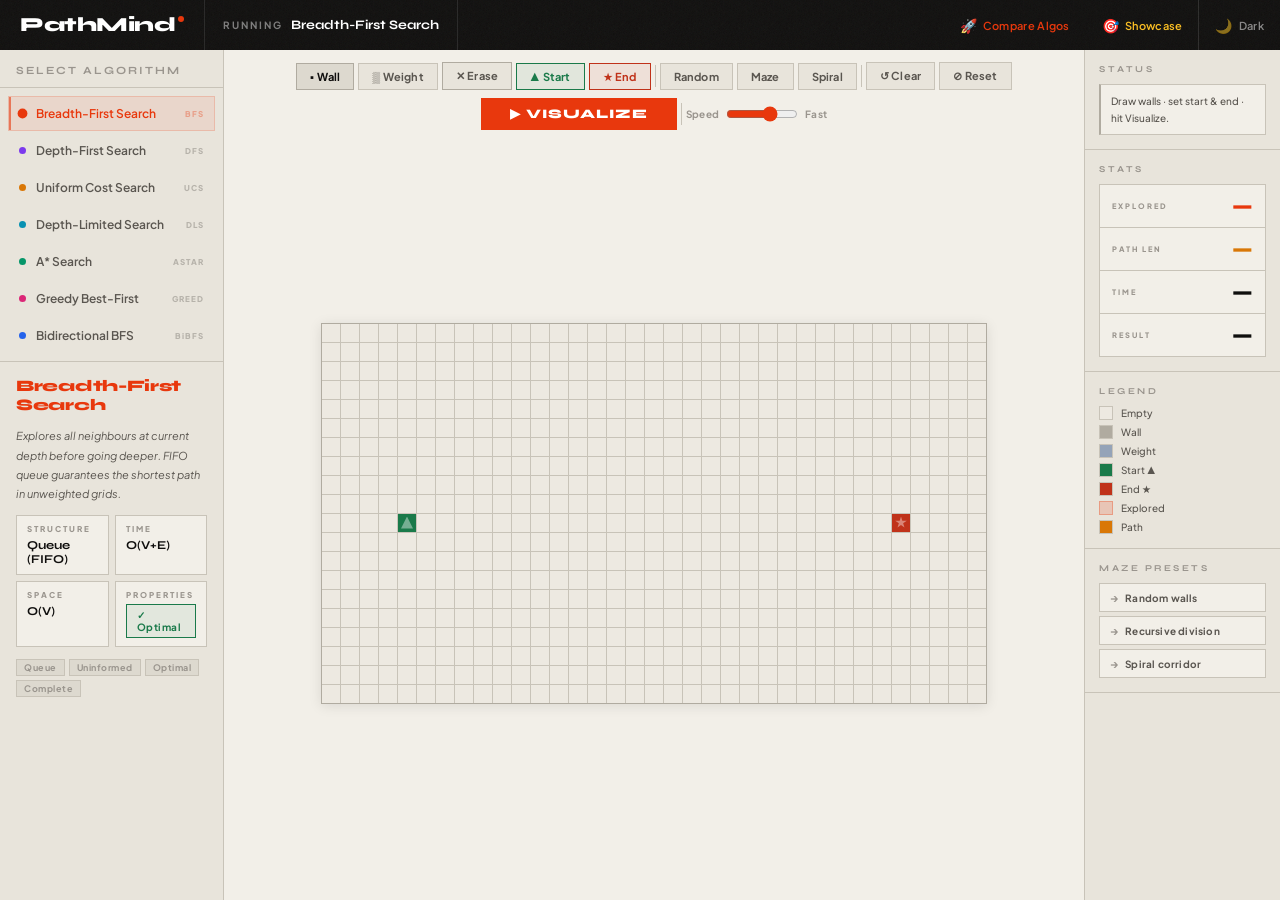
==== commit ce6e2a69: "Added Showcase" ====
--- a/templates/index.html
+++ b/templates/index.html
@@ -1161,6 +1161,10 @@
       <a href="/comparator" class="hdr-btn" style="text-decoration:none; color:var(--hi); border-left:none;">
         <span class="theme-icon">🚀</span>
         <span>Compare Algos</span>
+      </a>
+      <a href="/showcase" class="hdr-btn" style="text-decoration:none; color:#fbbf24; border-left:none;">
+        <span class="theme-icon">🎯</span>
+        <span>Showcase</span>
       </a>
       <button class="hdr-btn menu-hdr-btn" onclick="toggleMenu()">☰ Menu</button>
       <button class="hdr-btn" onclick="toggleTheme()">
@@ -1220,7 +1224,8 @@
             style="color:#059669">●</span>A*</button>
         <button class="strip-chip" id="strip-greedy" onclick="sel('greedy')"><span
             style="color:#db2777">●</span>Greedy</button>
-        <button class="strip-chip" id="strip-bibfs" onclick="sel('bibfs')"><span style="color:#2563eb">●</span>Bi-BFS</button>
+        <button class="strip-chip" id="strip-bibfs" onclick="sel('bibfs')"><span
+            style="color:#2563eb">●</span>Bi-BFS</button>
       </div>
 
       <!-- Toolbar 1 -->
@@ -1349,11 +1354,13 @@
           <button class="preset-btn" onclick="generateMaze('spiral')">Spiral corridor</button>
         </div>
       </div>
-      
-      <div class="rp-block" id="explainer-panel" style="display: none; background: var(--paper2); border: 1px solid var(--rule); padding: 12px; margin-top: 10px;">
+
+      <div class="rp-block" id="explainer-panel"
+        style="display: none; background: var(--paper2); border: 1px solid var(--rule); padding: 12px; margin-top: 10px;">
         <div class="rp-head" style="color: var(--hi);">Live Explainer</div>
-        <div id="explainer-text" style="font-size: 0.85rem; color: var(--text-2); font-family: monospace; line-height: 1.4; margin-top: 5px;">
-           Waiting for algorithm...
+        <div id="explainer-text"
+          style="font-size: 0.85rem; color: var(--text-2); font-family: monospace; line-height: 1.4; margin-top: 5px;">
+          Waiting for algorithm...
         </div>
       </div>
 
@@ -1468,7 +1475,7 @@
     function setMode(m) {
       mode = m;
       document.getElementById('tool-wall').className = 't-btn wall-mode' + (m === 'wall' ? ' active' : '');
-      const tw = document.getElementById('tool-weight'); if(tw) tw.className = 't-btn' + (m === 'weight' ? ' active' : '');
+      const tw = document.getElementById('tool-weight'); if (tw) tw.className = 't-btn' + (m === 'weight' ? ' active' : '');
       document.getElementById('tool-erase').className = 't-btn erase-mode' + (m === 'erase' ? ' active' : '');
       document.getElementById('tool-start').className = 't-btn go-mode' + (m === 'start' ? ' active' : '');
       document.getElementById('tool-end').className = 't-btn stop-mode' + (m === 'end' ? ' active' : '');
@@ -1563,9 +1570,9 @@
           const [r, c] = visited[i];
           if (!spec(r, c)) cells[r][c].classList.add('visited');
           sv('s-nodes', i + 1); sv('ms-nodes', i + 1);
-          
+
           if (i % 3 === 0) {
-              explainerText.innerText = `[${currentAlgo.toUpperCase()}] Expanding node (${r},${c}).\nNodes Traversed: ${i+1}\nCurrent Array Depth: ${visited.length - i}`;
+            explainerText.innerText = `[${currentAlgo.toUpperCase()}] Expanding node (${r},${c}).\nNodes Traversed: ${i + 1}\nCurrent Array Depth: ${visited.length - i}`;
           }
         }
       }
